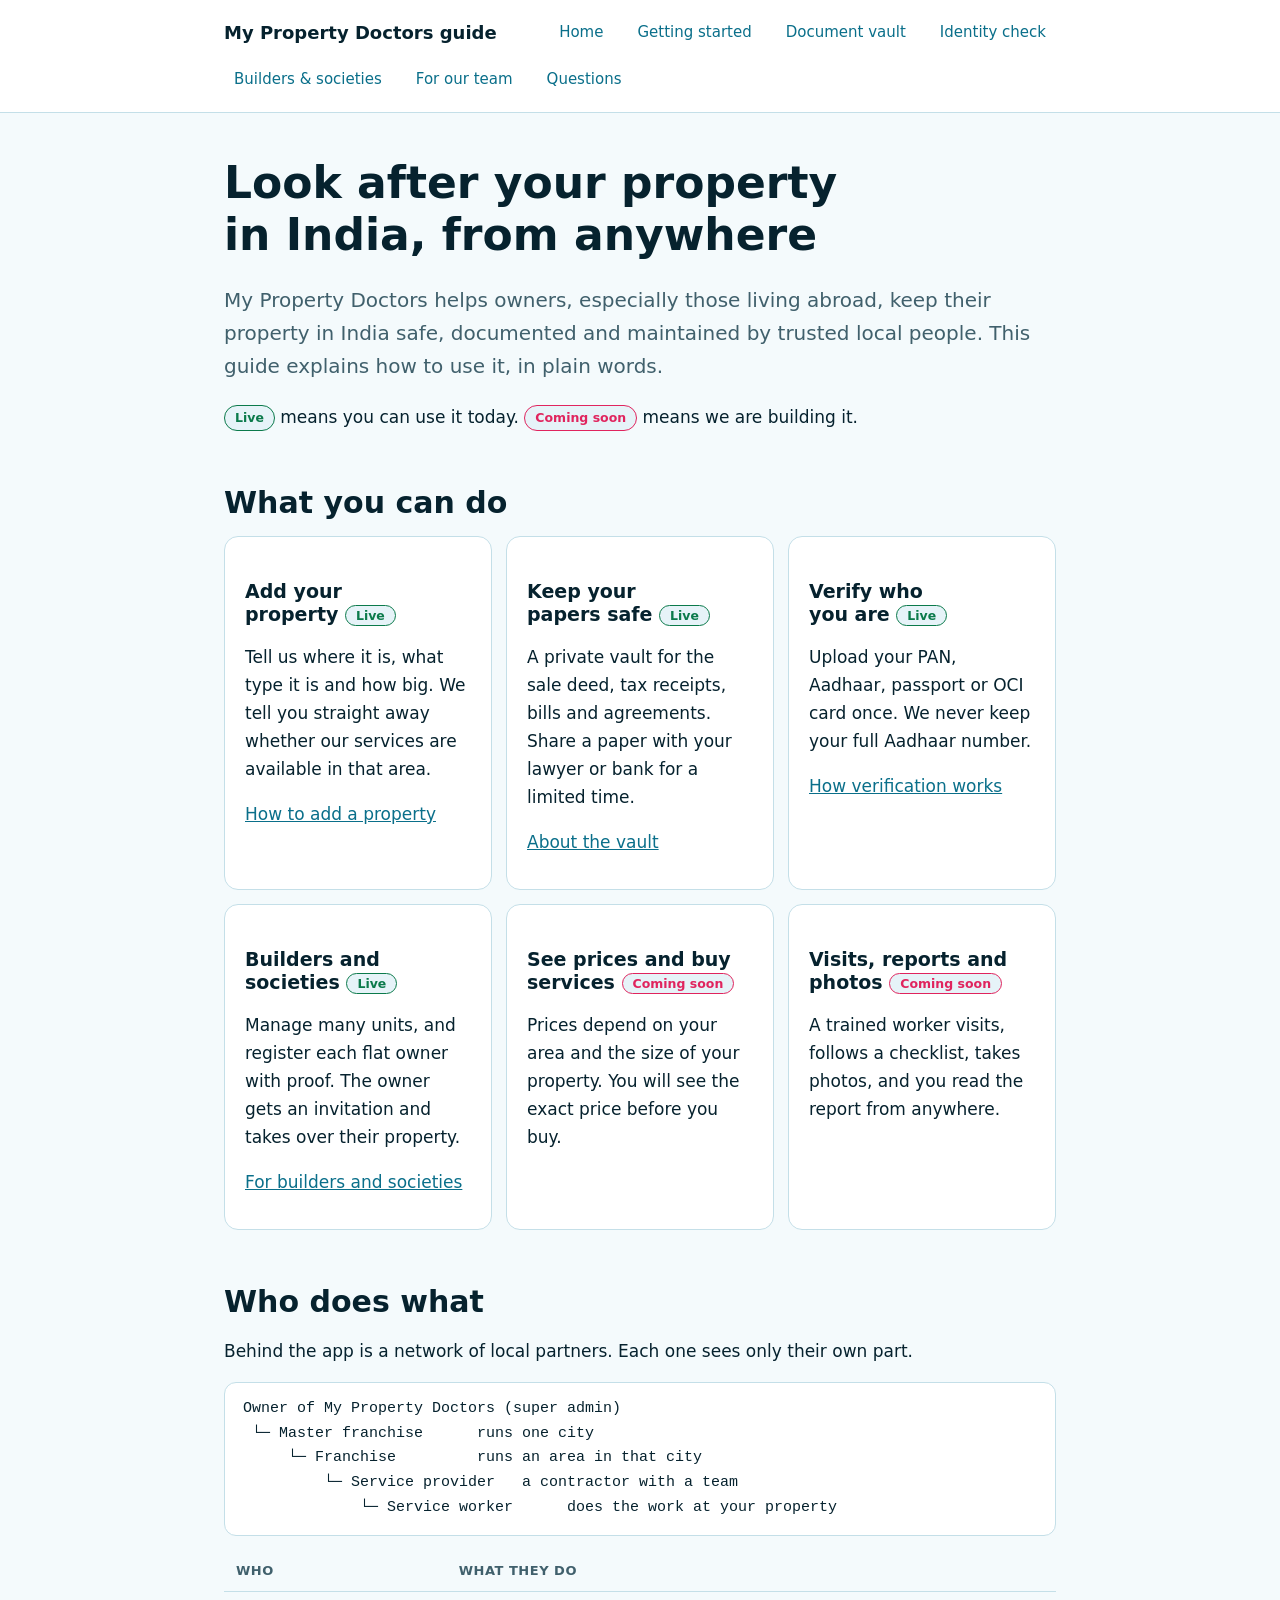
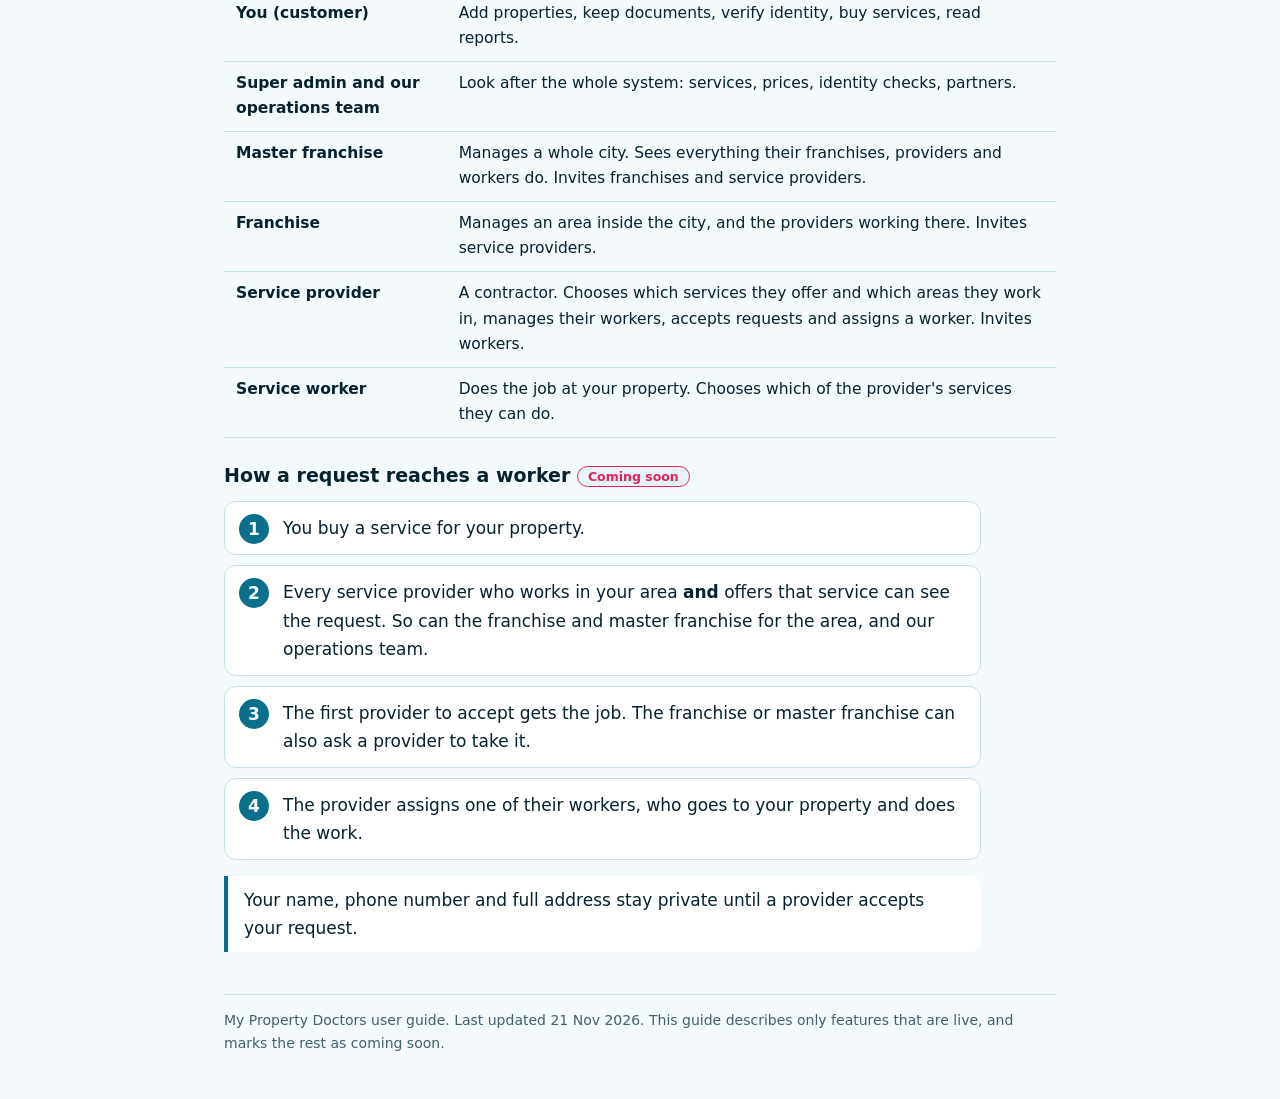
==== index.html @ 7cd9955f "docs: update to the current build, add hierarchy and dispatch Co-Authored-By: Claude Sonnet 5.5 <nor" ====
<!DOCTYPE html>
<html lang="en">
<head>
<meta charset="utf-8">
<meta name="viewport" content="width=device-width,initial-scale=1">
<title>My Property Doctors: user guide</title>
<link rel="stylesheet" href="assets/style.css">
</head>
<body>
<header class="site"><div class="wrap"><b>My Property Doctors guide</b><a href="index.html">Home</a><a href="pages/getting-started.html">Getting started</a><a href="pages/document-vault.html">Document vault</a><a href="pages/identity-verification.html">Identity check</a><a href="pages/builders-and-societies.html">Builders &amp; societies</a><a href="pages/our-team.html">For our team</a><a href="pages/faq.html">Questions</a></div></header>
<main class="wrap">
<h1>Look after your property in India, from anywhere</h1>
<p class="lede">My Property Doctors helps owners, especially those living abroad, keep their property in India safe, documented and maintained by trusted local people. This guide explains how to use it, in plain words.</p>
<p><span class="badge live">Live</span> means you can use it today. <span class="badge soon">Coming soon</span> means we are building it.</p>

<h2>What you can do</h2>
<div class="grid">
<div class="card"><h3>Add your property <span class="badge live">Live</span></h3><p>Tell us where it is, what type it is and how big. We tell you straight away whether our services are available in that area.</p><p><a href="pages/getting-started.html">How to add a property</a></p></div>
<div class="card"><h3>Keep your papers safe <span class="badge live">Live</span></h3><p>A private vault for the sale deed, tax receipts, bills and agreements. Share a paper with your lawyer or bank for a limited time.</p><p><a href="pages/document-vault.html">About the vault</a></p></div>
<div class="card"><h3>Verify who you are <span class="badge live">Live</span></h3><p>Upload your PAN, Aadhaar, passport or OCI card once. We never keep your full Aadhaar number.</p><p><a href="pages/identity-verification.html">How verification works</a></p></div>
<div class="card"><h3>Builders and societies <span class="badge live">Live</span></h3><p>Manage many units, and register each flat owner with proof. The owner gets an invitation and takes over their property.</p><p><a href="pages/builders-and-societies.html">For builders and societies</a></p></div>
<div class="card"><h3>See prices and buy services <span class="badge soon">Coming soon</span></h3><p>Prices depend on your area and the size of your property. You will see the exact price before you buy.</p></div>
<div class="card"><h3>Visits, reports and photos <span class="badge soon">Coming soon</span></h3><p>A trained worker visits, follows a checklist, takes photos, and you read the report from anywhere.</p></div>
</div>

<h2>Who does what</h2>
<p>Behind the app is a network of local partners. Each one sees only their own part.</p>
<div class="tree">Owner of My Property Doctors (super admin)
 └─ Master franchise      runs one city
     └─ Franchise         runs an area in that city
         └─ Service provider   a contractor with a team
             └─ Service worker      does the work at your property</div>
<table>
<tr><th>Who</th><th>What they do</th></tr>
<tr><td><b>You (customer)</b></td><td>Add properties, keep documents, verify identity, buy services, read reports.</td></tr>
<tr><td><b>Super admin and our operations team</b></td><td>Look after the whole system: services, prices, identity checks, partners.</td></tr>
<tr><td><b>Master franchise</b></td><td>Manages a whole city. Sees everything their franchises, providers and workers do. Invites franchises and service providers.</td></tr>
<tr><td><b>Franchise</b></td><td>Manages an area inside the city, and the providers working there. Invites service providers.</td></tr>
<tr><td><b>Service provider</b></td><td>A contractor. Chooses which services they offer and which areas they work in, manages their workers, accepts requests and assigns a worker. Invites workers.</td></tr>
<tr><td><b>Service worker</b></td><td>Does the job at your property. Chooses which of the provider's services they can do.</td></tr>
</table>
<h3>How a request reaches a worker <span class="badge soon">Coming soon</span></h3>
<ol class="steps">
<li>You buy a service for your property.</li>
<li>Every service provider who works in your area <b>and</b> offers that service can see the request. So can the franchise and master franchise for the area, and our operations team.</li>
<li>The first provider to accept gets the job. The franchise or master franchise can also ask a provider to take it.</li>
<li>The provider assigns one of their workers, who goes to your property and does the work.</li>
</ol>
<p class="tip">Your name, phone number and full address stay private until a provider accepts your request.</p>

<footer>My Property Doctors user guide. Last updated 21 Nov 2026. This guide describes only features that are live, and marks the rest as coming soon.</footer>
</main>
</body>
</html>
---- assets/style.css ----
/* My Property Doctors user guide. Plain words, big text, works on a phone. */
:root{color-scheme:light dark;--bg:light-dark(#f4fafc,#06222e);--card:light-dark(#fff,#0c3141);--ink:light-dark(#06222e,#e3f3f8);--mute:light-dark(#40606c,#a5c3ce);--line:light-dark(#c4dfe8,#1d4a5c);--brand:light-dark(#0a6f8a,#5cc6e4);--hot:#e0245e;--ok:light-dark(#0b7a4b,#6fe0aa);--chip:light-dark(#e6f3f8,#0f3a4c)}
*{box-sizing:border-box;min-width:0}
body{margin:0;background:var(--bg);color:var(--ink);font:17px/1.65 system-ui,-apple-system,"Segoe UI",Roboto,sans-serif;overflow-x:clip}
h1,h2,h3{line-height:1.2;text-wrap:balance;margin:0 0 .5em}
h1{font-size:clamp(30px,5vw,44px)}h2{font-size:clamp(22px,3vw,30px);margin-top:1.8em}h3{font-size:19px;margin-top:1.4em}
p,li{max-width:70ch}
a{color:var(--brand)}
.wrap{max-width:960px;margin:0 auto;padding:clamp(18px,4vw,44px) max(5vw,16px)}
header.site{border-bottom:1px solid var(--line);background:var(--card)}
header.site .wrap{display:flex;flex-wrap:wrap;gap:6px 14px;align-items:center;padding-top:12px;padding-bottom:12px}
header.site b{font-size:18px;margin-right:auto}
header.site a{text-decoration:none;font-size:15px;padding:8px 10px;border-radius:8px}
header.site a:hover{background:var(--chip)}
.lede{font-size:20px;color:var(--mute)}
.card{background:var(--card);border:1px solid var(--line);border-radius:14px;padding:16px 20px;margin:14px 0}
.grid{display:grid;grid-template-columns:repeat(auto-fill,minmax(260px,1fr));gap:14px}
.grid .card{margin:0}
.badge{display:inline-block;font-size:12.5px;font-weight:600;padding:2px 10px;border-radius:99px;border:1px solid var(--line);background:var(--chip);vertical-align:middle}
.badge.live{color:var(--ok);border-color:var(--ok)}.badge.soon{color:var(--hot);border-color:var(--hot)}
.steps{counter-reset:s;list-style:none;padding:0;margin:14px 0;display:grid;gap:10px}
.steps li{counter-increment:s;position:relative;background:var(--card);border:1px solid var(--line);border-radius:12px;padding:12px 16px 12px 58px}
.steps li::before{content:counter(s);position:absolute;left:14px;top:12px;width:30px;height:30px;border-radius:50%;background:var(--brand);color:var(--bg);font-weight:700;display:grid;place-items:center}
.tip{border-left:4px solid var(--brand);background:var(--card);padding:10px 16px;border-radius:0 10px 10px 0;margin:16px 0}
.warn{border-left-color:var(--hot)}
table{border-collapse:collapse;width:100%;font-size:15.5px;display:block;overflow-x:auto;margin:1em 0}
th,td{text-align:left;vertical-align:top;padding:9px 12px;border-bottom:1px solid var(--line)}
th{font-size:13px;color:var(--mute);text-transform:uppercase;letter-spacing:.04em}
.tree{font-family:ui-monospace,Consolas,monospace;font-size:15px;background:var(--card);border:1px solid var(--line);border-radius:12px;padding:14px 18px;overflow-x:auto;white-space:pre}
footer{color:var(--mute);font-size:14px;border-top:1px solid var(--line);margin-top:3em;padding-top:1em}
:focus-visible{outline:3px solid var(--brand);outline-offset:2px}
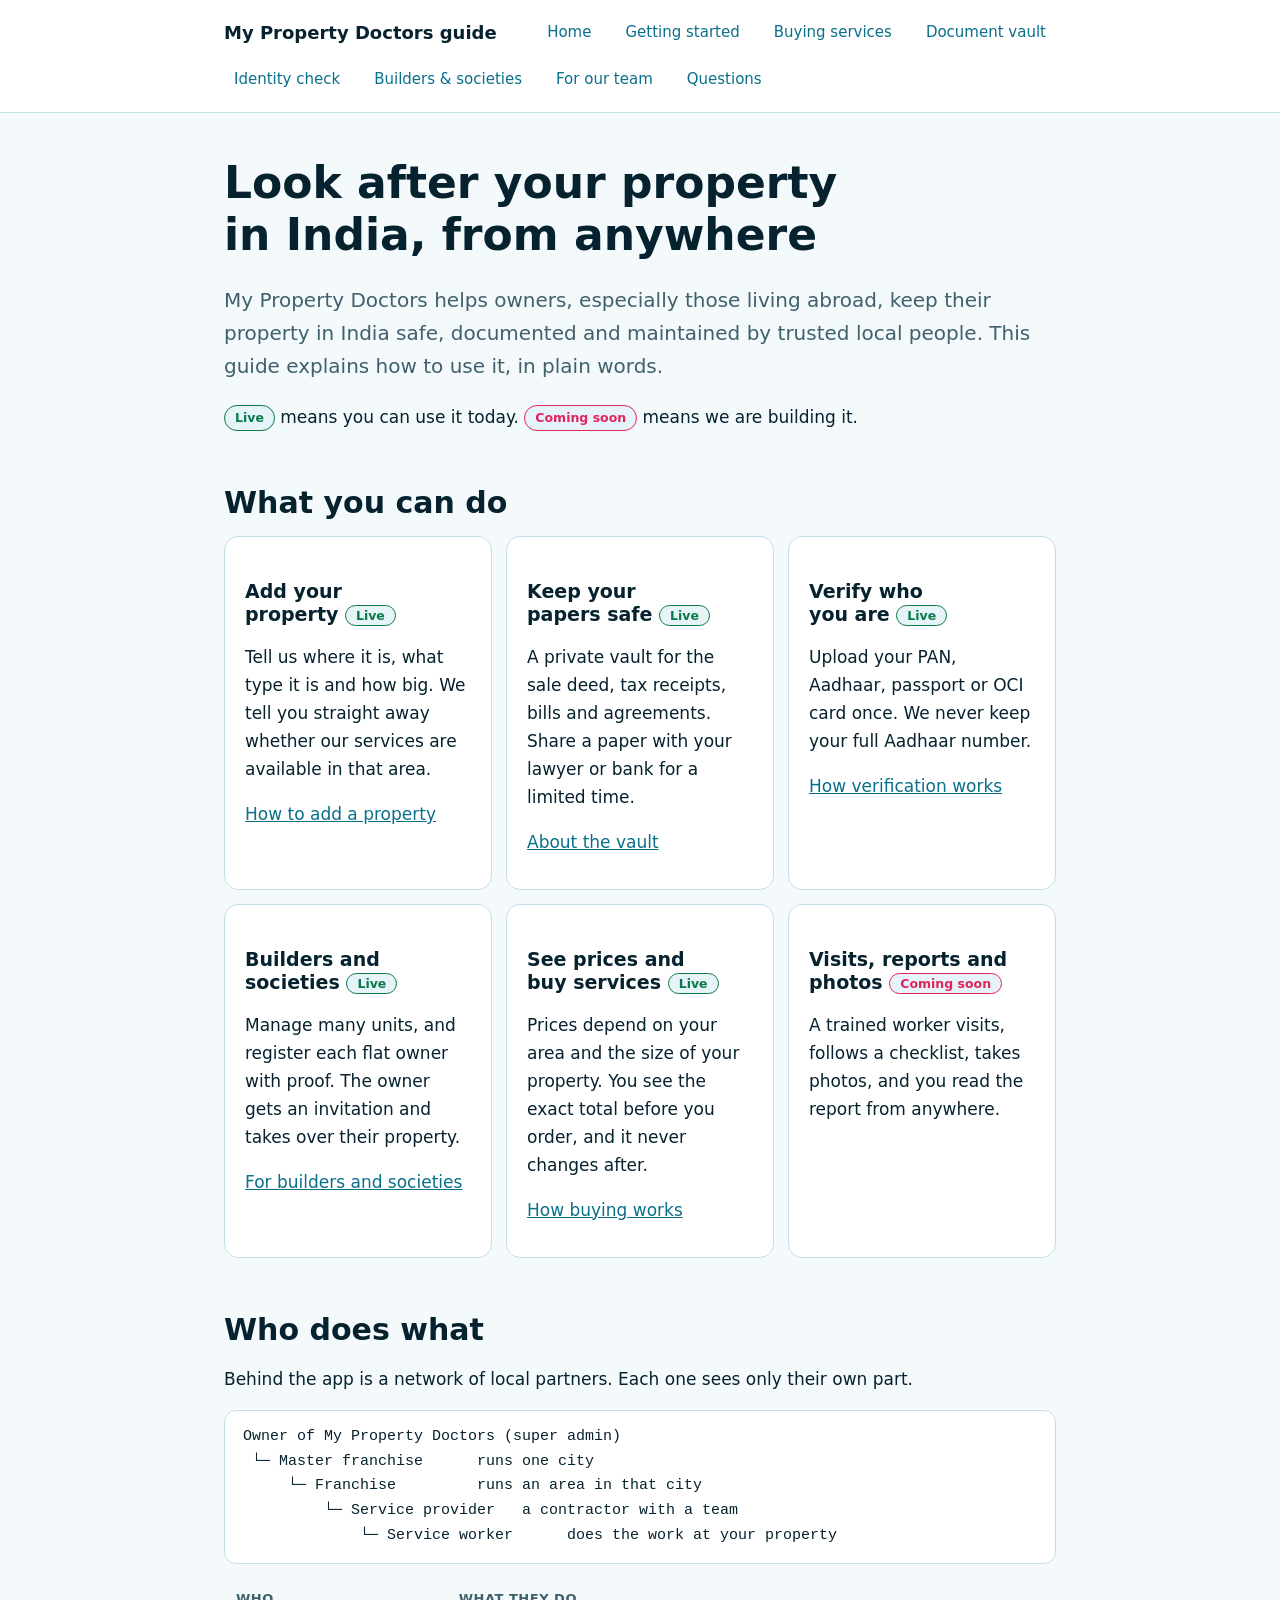
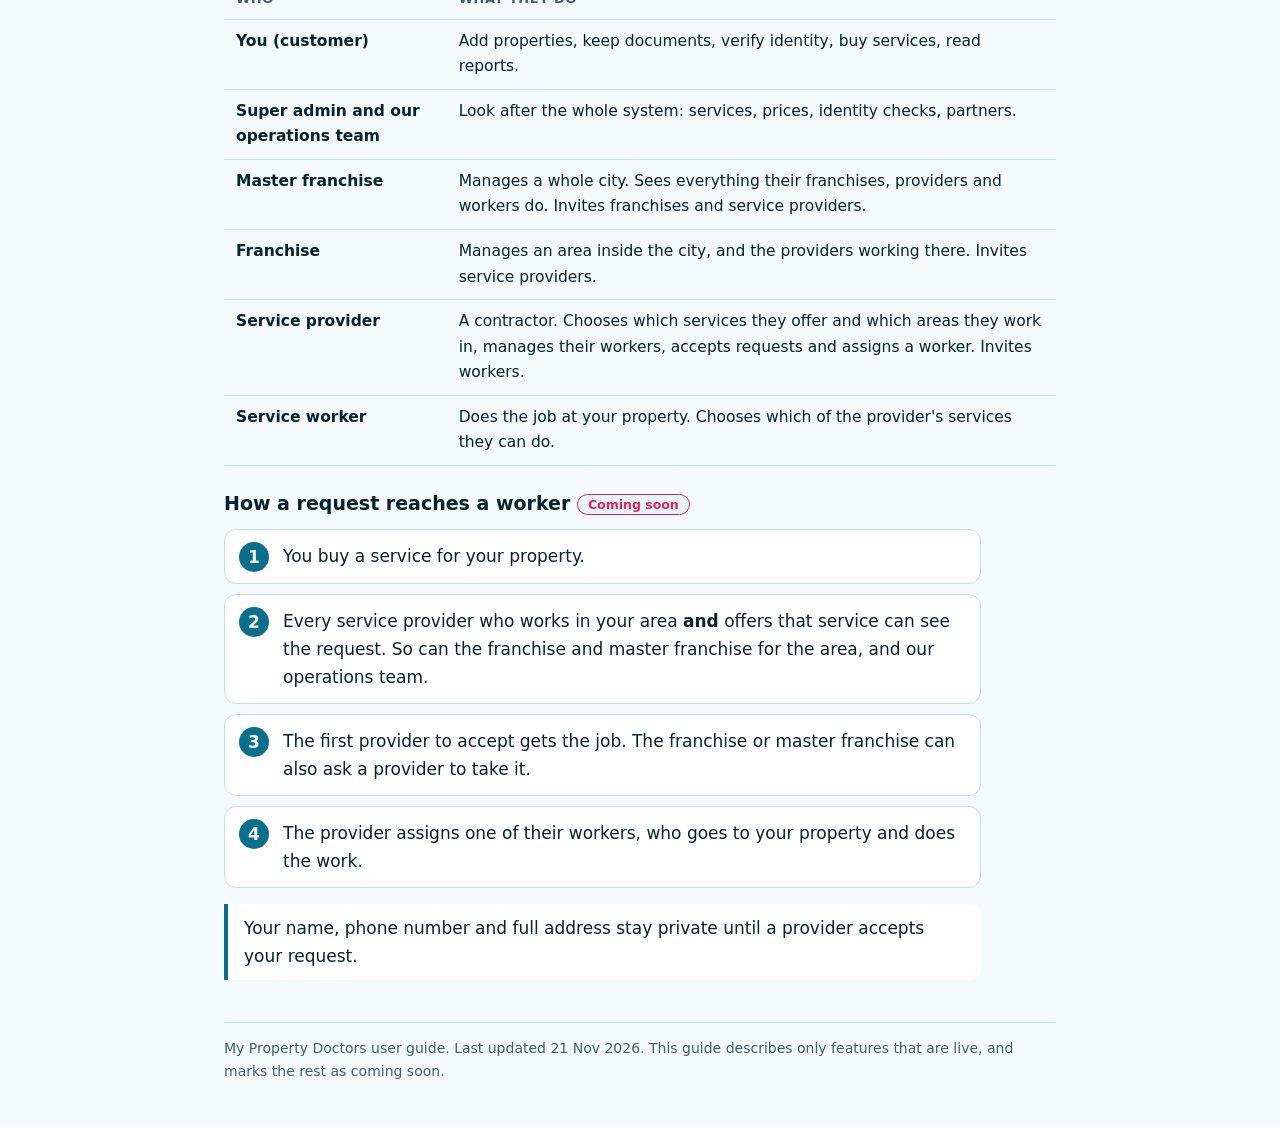
==== commit 0474a1e9: "docs: M3.3 orders, buying guide, counts and CLAUDE.md Co-Authored-By: Claude Sonnet 5.5 <noreply@ant" ====
--- a/index.html
+++ b/index.html
@@ -7,7 +7,7 @@
 <link rel="stylesheet" href="assets/style.css">
 </head>
 <body>
-<header class="site"><div class="wrap"><b>My Property Doctors guide</b><a href="index.html">Home</a><a href="pages/getting-started.html">Getting started</a><a href="pages/document-vault.html">Document vault</a><a href="pages/identity-verification.html">Identity check</a><a href="pages/builders-and-societies.html">Builders &amp; societies</a><a href="pages/our-team.html">For our team</a><a href="pages/faq.html">Questions</a></div></header>
+<header class="site"><div class="wrap"><b>My Property Doctors guide</b><a href="index.html">Home</a><a href="pages/getting-started.html">Getting started</a><a href="pages/buying-services.html">Buying services</a><a href="pages/document-vault.html">Document vault</a><a href="pages/identity-verification.html">Identity check</a><a href="pages/builders-and-societies.html">Builders &amp; societies</a><a href="pages/our-team.html">For our team</a><a href="pages/faq.html">Questions</a></div></header>
 <main class="wrap">
 <h1>Look after your property in India, from anywhere</h1>
 <p class="lede">My Property Doctors helps owners, especially those living abroad, keep their property in India safe, documented and maintained by trusted local people. This guide explains how to use it, in plain words.</p>
@@ -19,7 +19,7 @@
 <div class="card"><h3>Keep your papers safe <span class="badge live">Live</span></h3><p>A private vault for the sale deed, tax receipts, bills and agreements. Share a paper with your lawyer or bank for a limited time.</p><p><a href="pages/document-vault.html">About the vault</a></p></div>
 <div class="card"><h3>Verify who you are <span class="badge live">Live</span></h3><p>Upload your PAN, Aadhaar, passport or OCI card once. We never keep your full Aadhaar number.</p><p><a href="pages/identity-verification.html">How verification works</a></p></div>
 <div class="card"><h3>Builders and societies <span class="badge live">Live</span></h3><p>Manage many units, and register each flat owner with proof. The owner gets an invitation and takes over their property.</p><p><a href="pages/builders-and-societies.html">For builders and societies</a></p></div>
-<div class="card"><h3>See prices and buy services <span class="badge soon">Coming soon</span></h3><p>Prices depend on your area and the size of your property. You will see the exact price before you buy.</p></div>
+<div class="card"><h3>See prices and buy services <span class="badge live">Live</span></h3><p>Prices depend on your area and the size of your property. You see the exact total before you order, and it never changes after.</p><p><a href="pages/buying-services.html">How buying works</a></p></div>
 <div class="card"><h3>Visits, reports and photos <span class="badge soon">Coming soon</span></h3><p>A trained worker visits, follows a checklist, takes photos, and you read the report from anywhere.</p></div>
 </div>
 
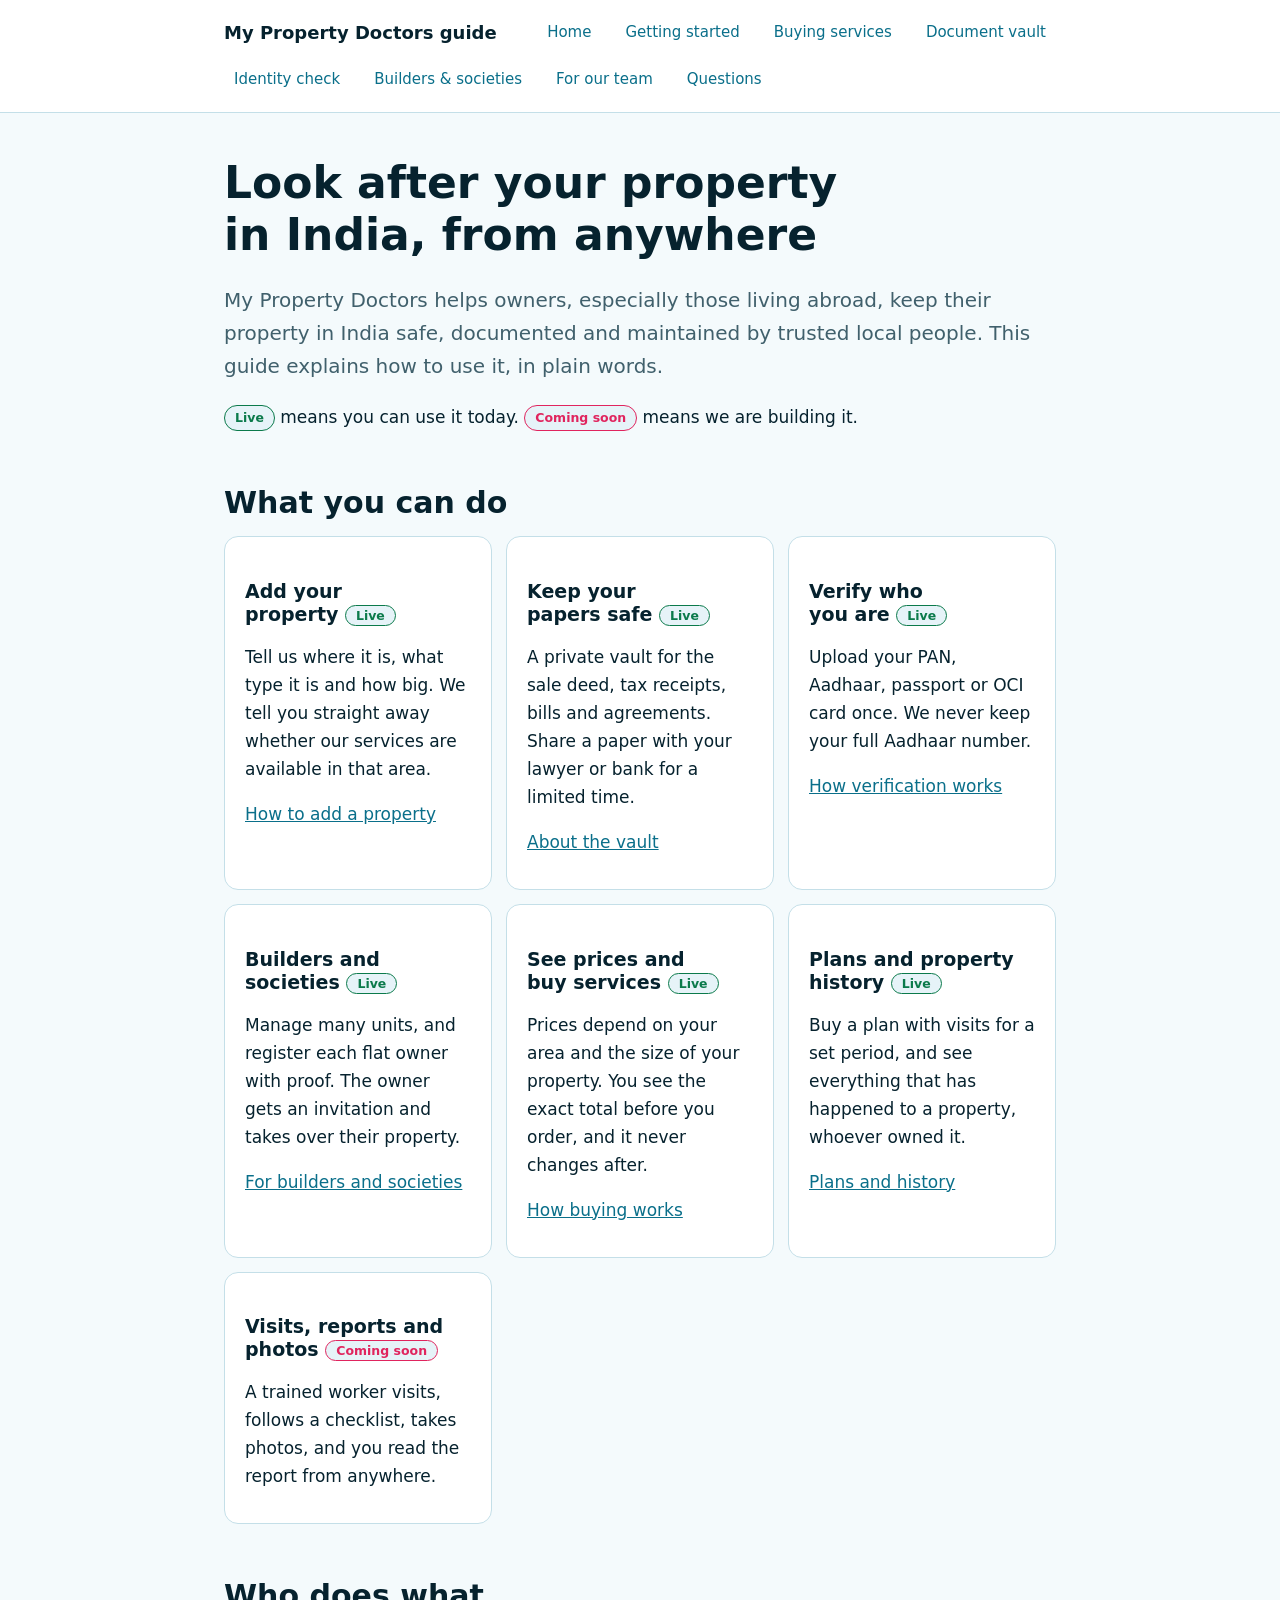
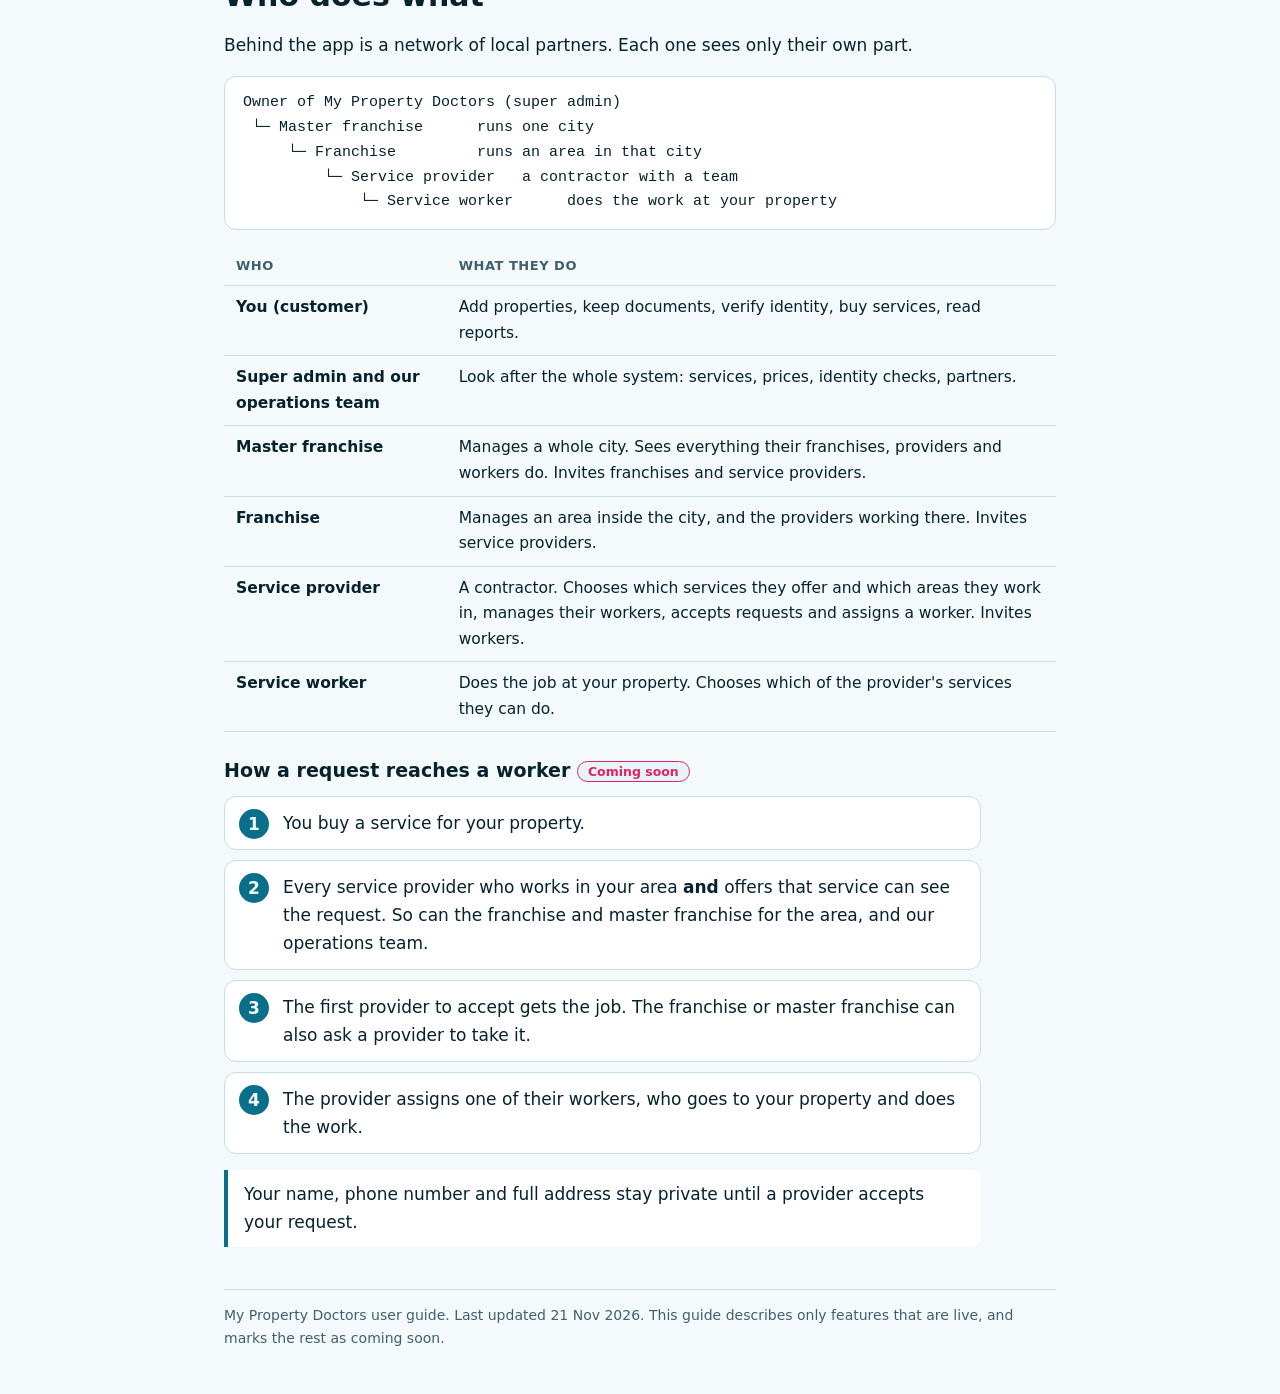
==== commit 2288f129: "feat/docs: plans and property history (M3.3b) Admin plans tab (make plans, choose services and visit" ====
--- a/index.html
+++ b/index.html
@@ -20,6 +20,7 @@
 <div class="card"><h3>Verify who you are <span class="badge live">Live</span></h3><p>Upload your PAN, Aadhaar, passport or OCI card once. We never keep your full Aadhaar number.</p><p><a href="pages/identity-verification.html">How verification works</a></p></div>
 <div class="card"><h3>Builders and societies <span class="badge live">Live</span></h3><p>Manage many units, and register each flat owner with proof. The owner gets an invitation and takes over their property.</p><p><a href="pages/builders-and-societies.html">For builders and societies</a></p></div>
 <div class="card"><h3>See prices and buy services <span class="badge live">Live</span></h3><p>Prices depend on your area and the size of your property. You see the exact total before you order, and it never changes after.</p><p><a href="pages/buying-services.html">How buying works</a></p></div>
+<div class="card"><h3>Plans and property history <span class="badge live">Live</span></h3><p>Buy a plan with visits for a set period, and see everything that has happened to a property, whoever owned it.</p><p><a href="pages/buying-services.html">Plans and history</a></p></div>
 <div class="card"><h3>Visits, reports and photos <span class="badge soon">Coming soon</span></h3><p>A trained worker visits, follows a checklist, takes photos, and you read the report from anywhere.</p></div>
 </div>
 
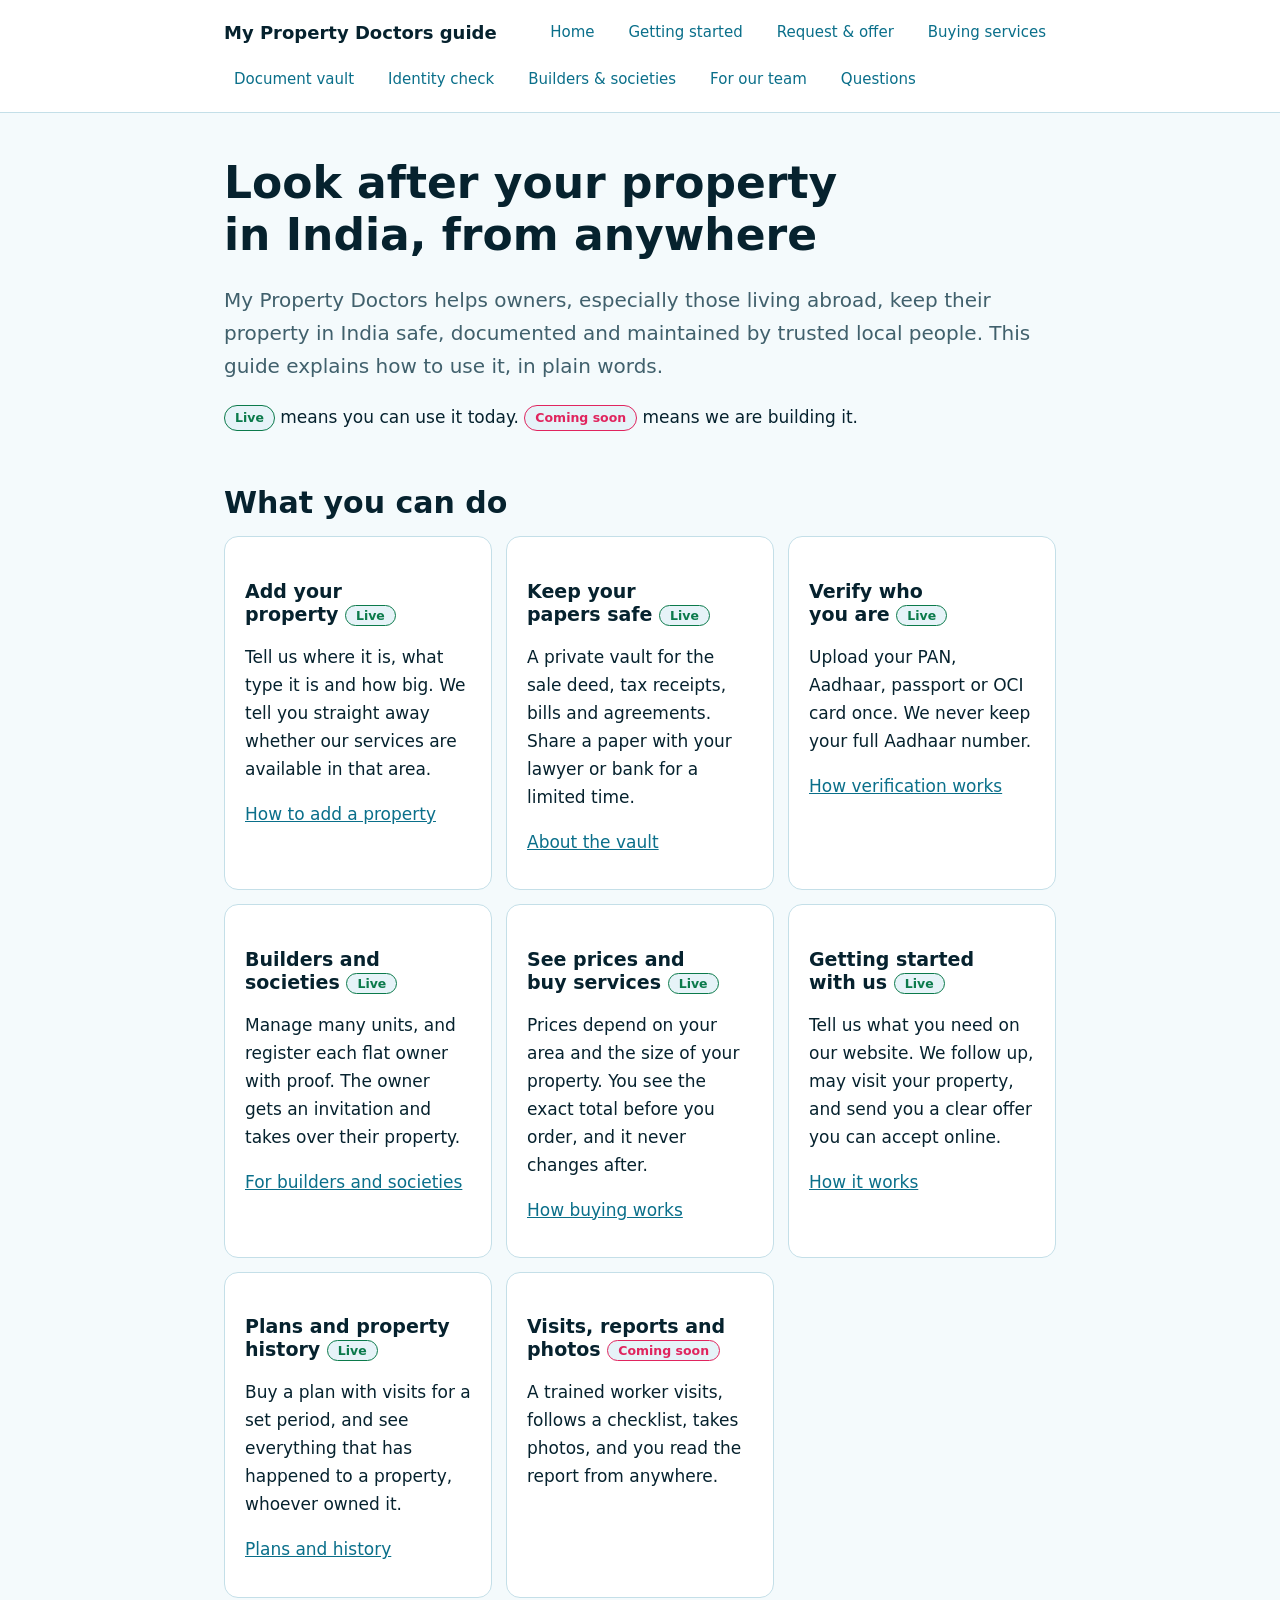
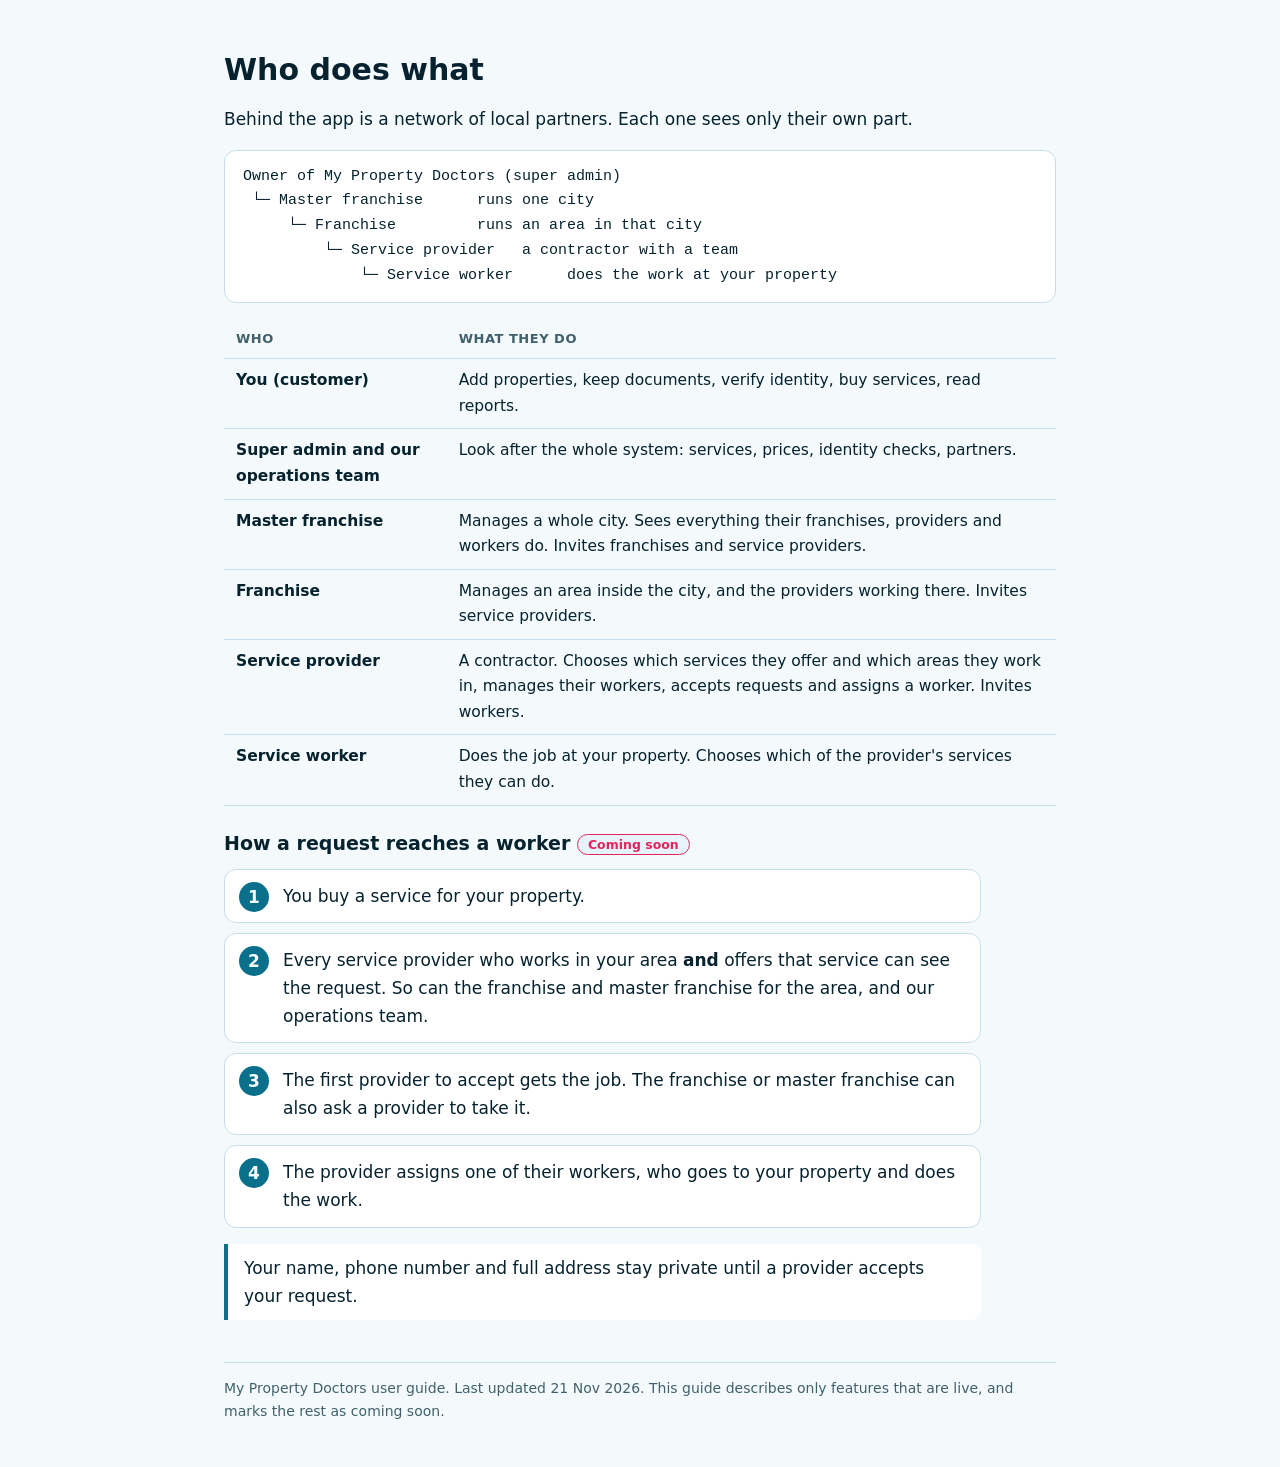
==== commit cae58b2f: "feat/docs: onboarding (M4) Console: onboarding list and case detail (notes, assign, link customer, p" ====
--- a/index.html
+++ b/index.html
@@ -7,7 +7,7 @@
 <link rel="stylesheet" href="assets/style.css">
 </head>
 <body>
-<header class="site"><div class="wrap"><b>My Property Doctors guide</b><a href="index.html">Home</a><a href="pages/getting-started.html">Getting started</a><a href="pages/buying-services.html">Buying services</a><a href="pages/document-vault.html">Document vault</a><a href="pages/identity-verification.html">Identity check</a><a href="pages/builders-and-societies.html">Builders &amp; societies</a><a href="pages/our-team.html">For our team</a><a href="pages/faq.html">Questions</a></div></header>
+<header class="site"><div class="wrap"><b>My Property Doctors guide</b><a href="index.html">Home</a><a href="pages/getting-started.html">Getting started</a><a href="pages/getting-started-with-us.html">Request &amp; offer</a><a href="pages/buying-services.html">Buying services</a><a href="pages/document-vault.html">Document vault</a><a href="pages/identity-verification.html">Identity check</a><a href="pages/builders-and-societies.html">Builders &amp; societies</a><a href="pages/our-team.html">For our team</a><a href="pages/faq.html">Questions</a></div></header>
 <main class="wrap">
 <h1>Look after your property in India, from anywhere</h1>
 <p class="lede">My Property Doctors helps owners, especially those living abroad, keep their property in India safe, documented and maintained by trusted local people. This guide explains how to use it, in plain words.</p>
@@ -20,6 +20,7 @@
 <div class="card"><h3>Verify who you are <span class="badge live">Live</span></h3><p>Upload your PAN, Aadhaar, passport or OCI card once. We never keep your full Aadhaar number.</p><p><a href="pages/identity-verification.html">How verification works</a></p></div>
 <div class="card"><h3>Builders and societies <span class="badge live">Live</span></h3><p>Manage many units, and register each flat owner with proof. The owner gets an invitation and takes over their property.</p><p><a href="pages/builders-and-societies.html">For builders and societies</a></p></div>
 <div class="card"><h3>See prices and buy services <span class="badge live">Live</span></h3><p>Prices depend on your area and the size of your property. You see the exact total before you order, and it never changes after.</p><p><a href="pages/buying-services.html">How buying works</a></p></div>
+<div class="card"><h3>Getting started with us <span class="badge live">Live</span></h3><p>Tell us what you need on our website. We follow up, may visit your property, and send you a clear offer you can accept online.</p><p><a href="pages/getting-started-with-us.html">How it works</a></p></div>
 <div class="card"><h3>Plans and property history <span class="badge live">Live</span></h3><p>Buy a plan with visits for a set period, and see everything that has happened to a property, whoever owned it.</p><p><a href="pages/buying-services.html">Plans and history</a></p></div>
 <div class="card"><h3>Visits, reports and photos <span class="badge soon">Coming soon</span></h3><p>A trained worker visits, follows a checklist, takes photos, and you read the report from anywhere.</p></div>
 </div>
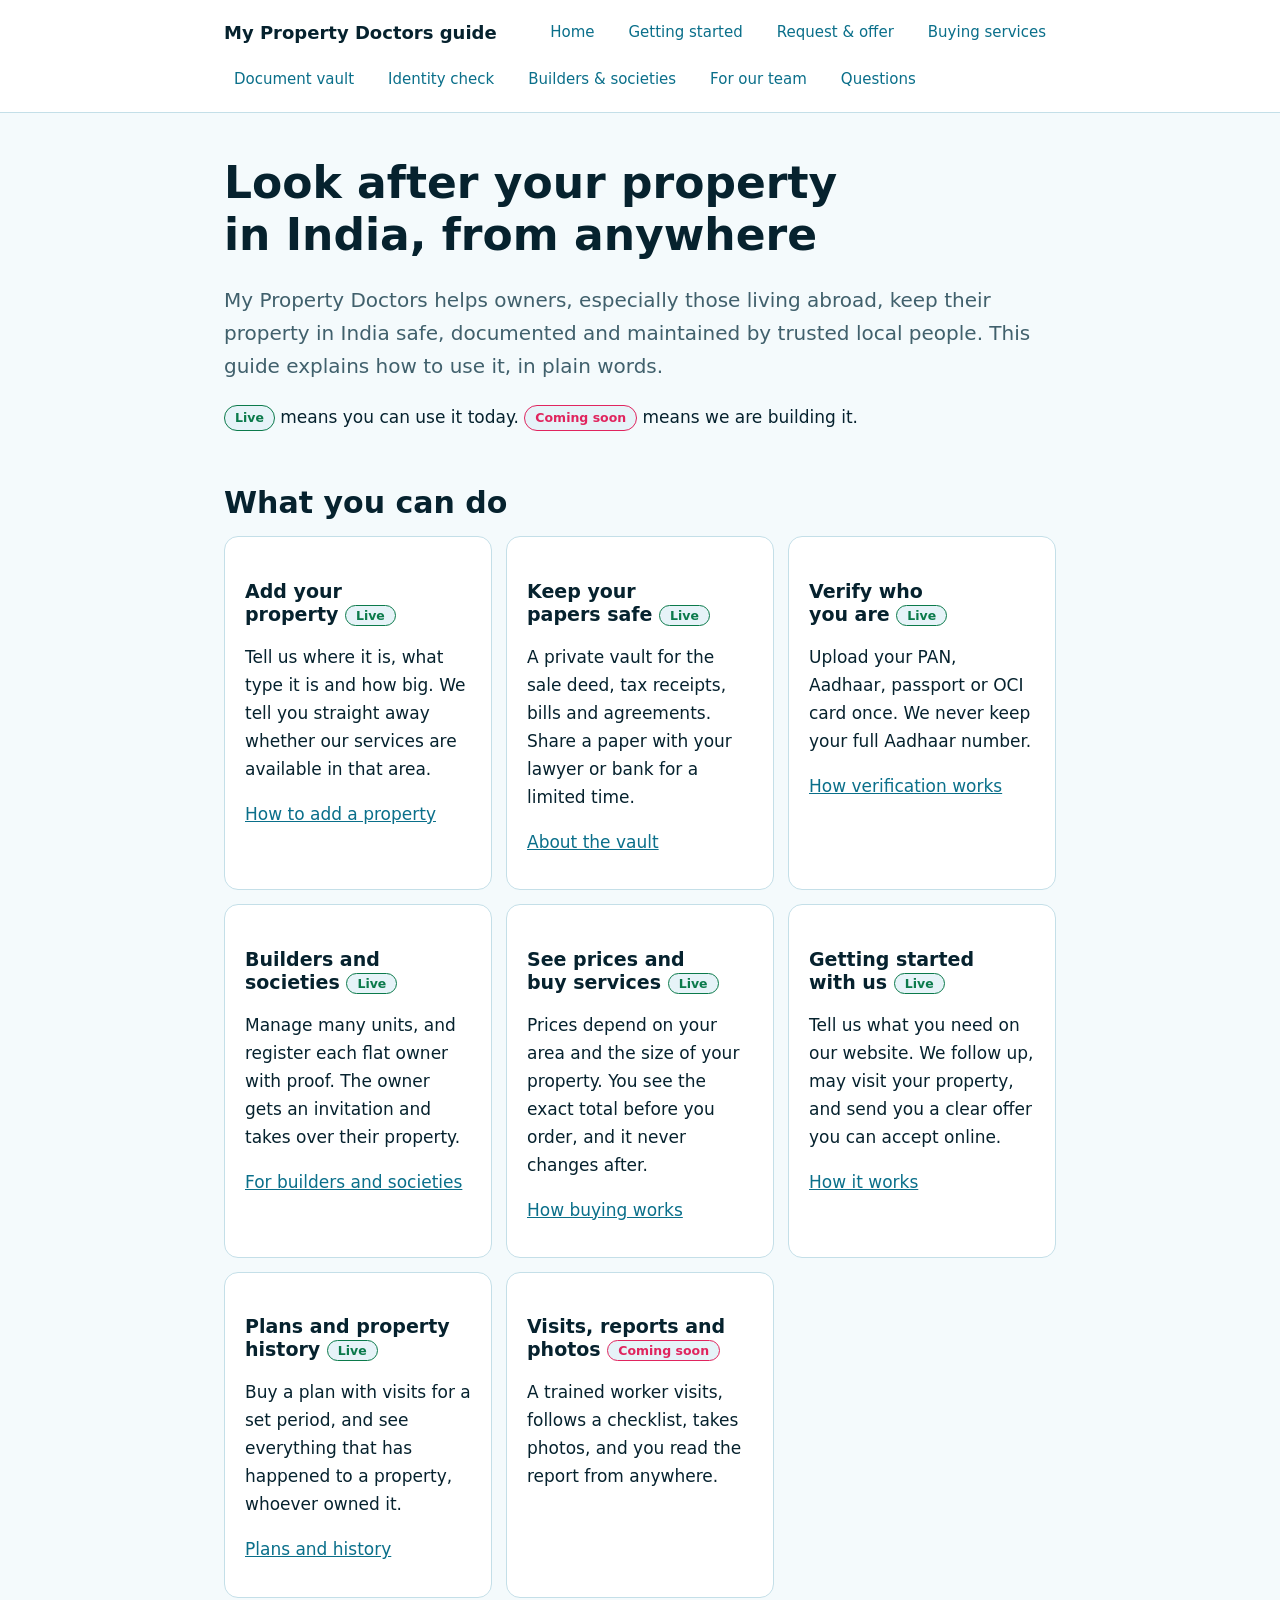
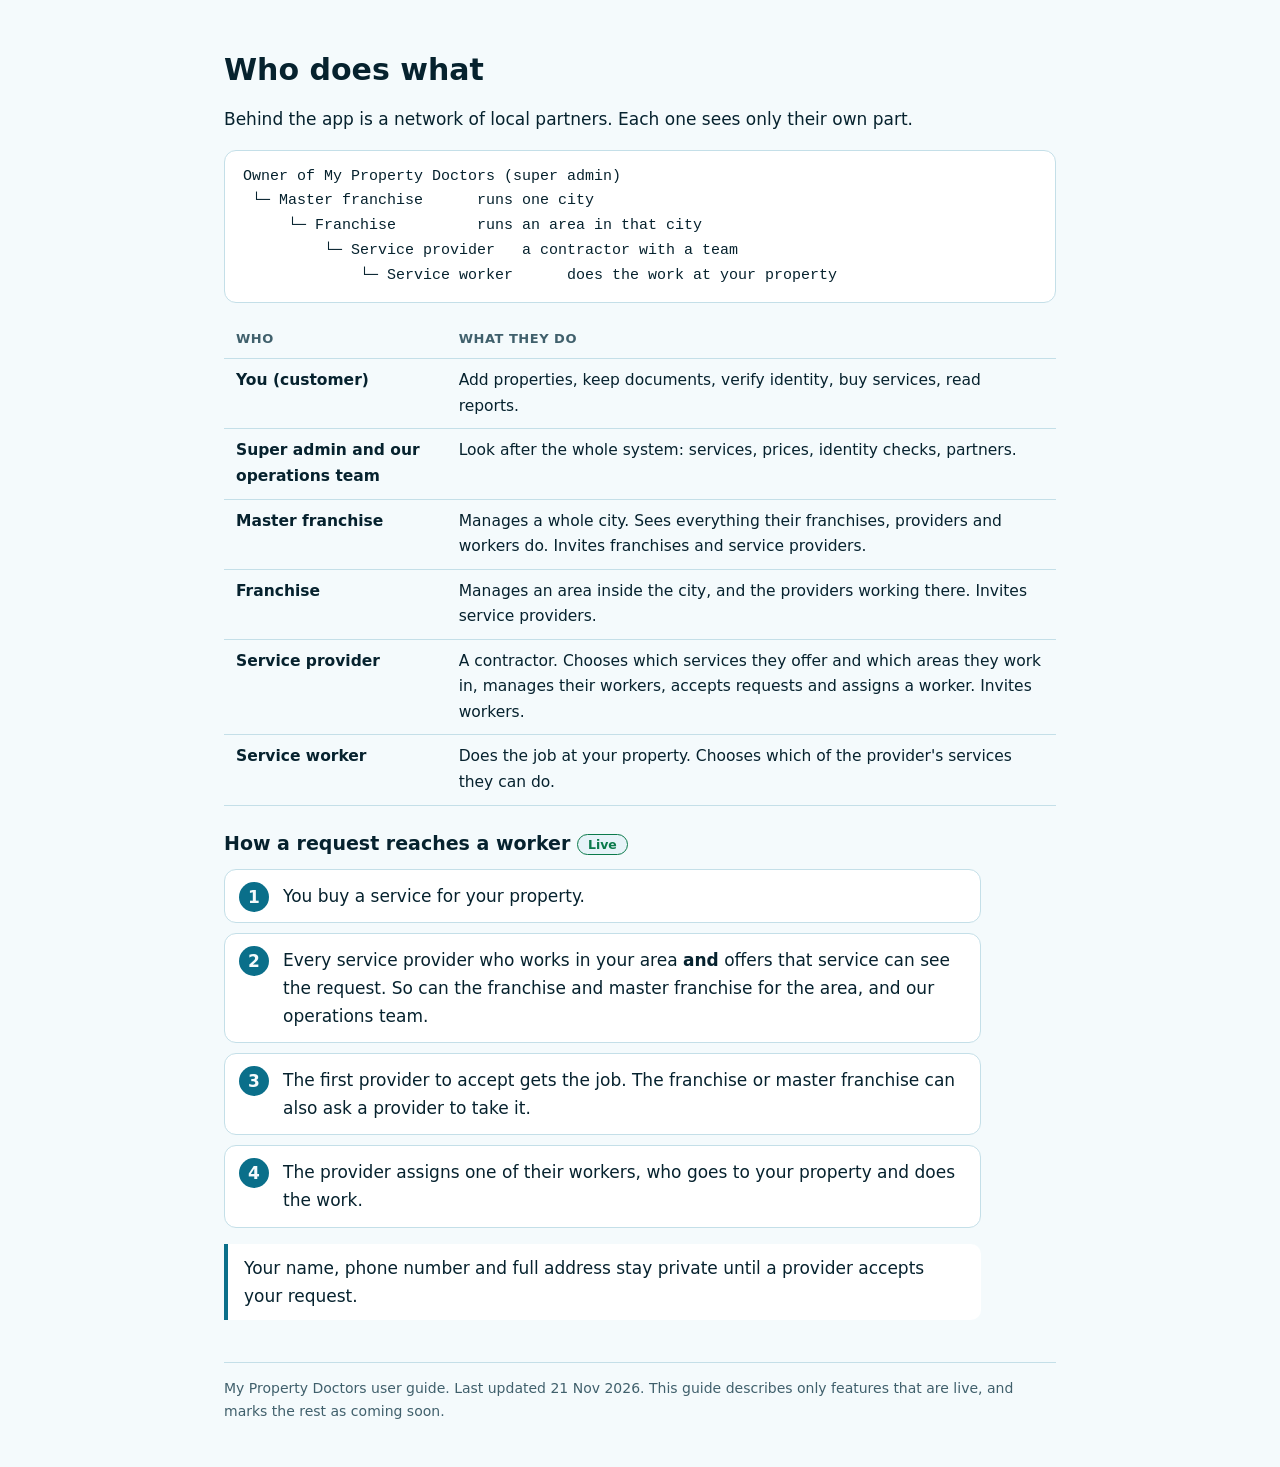
==== commit dc299947: "feat/docs: the job pool (M5.1) Co-Authored-By: Claude Sonnet 5.5 <noreply@anthropic.com>" ====
--- a/index.html
+++ b/index.html
@@ -41,7 +41,7 @@
 <tr><td><b>Service provider</b></td><td>A contractor. Chooses which services they offer and which areas they work in, manages their workers, accepts requests and assigns a worker. Invites workers.</td></tr>
 <tr><td><b>Service worker</b></td><td>Does the job at your property. Chooses which of the provider's services they can do.</td></tr>
 </table>
-<h3>How a request reaches a worker <span class="badge soon">Coming soon</span></h3>
+<h3>How a request reaches a worker <span class="badge live">Live</span></h3>
 <ol class="steps">
 <li>You buy a service for your property.</li>
 <li>Every service provider who works in your area <b>and</b> offers that service can see the request. So can the franchise and master franchise for the area, and our operations team.</li>
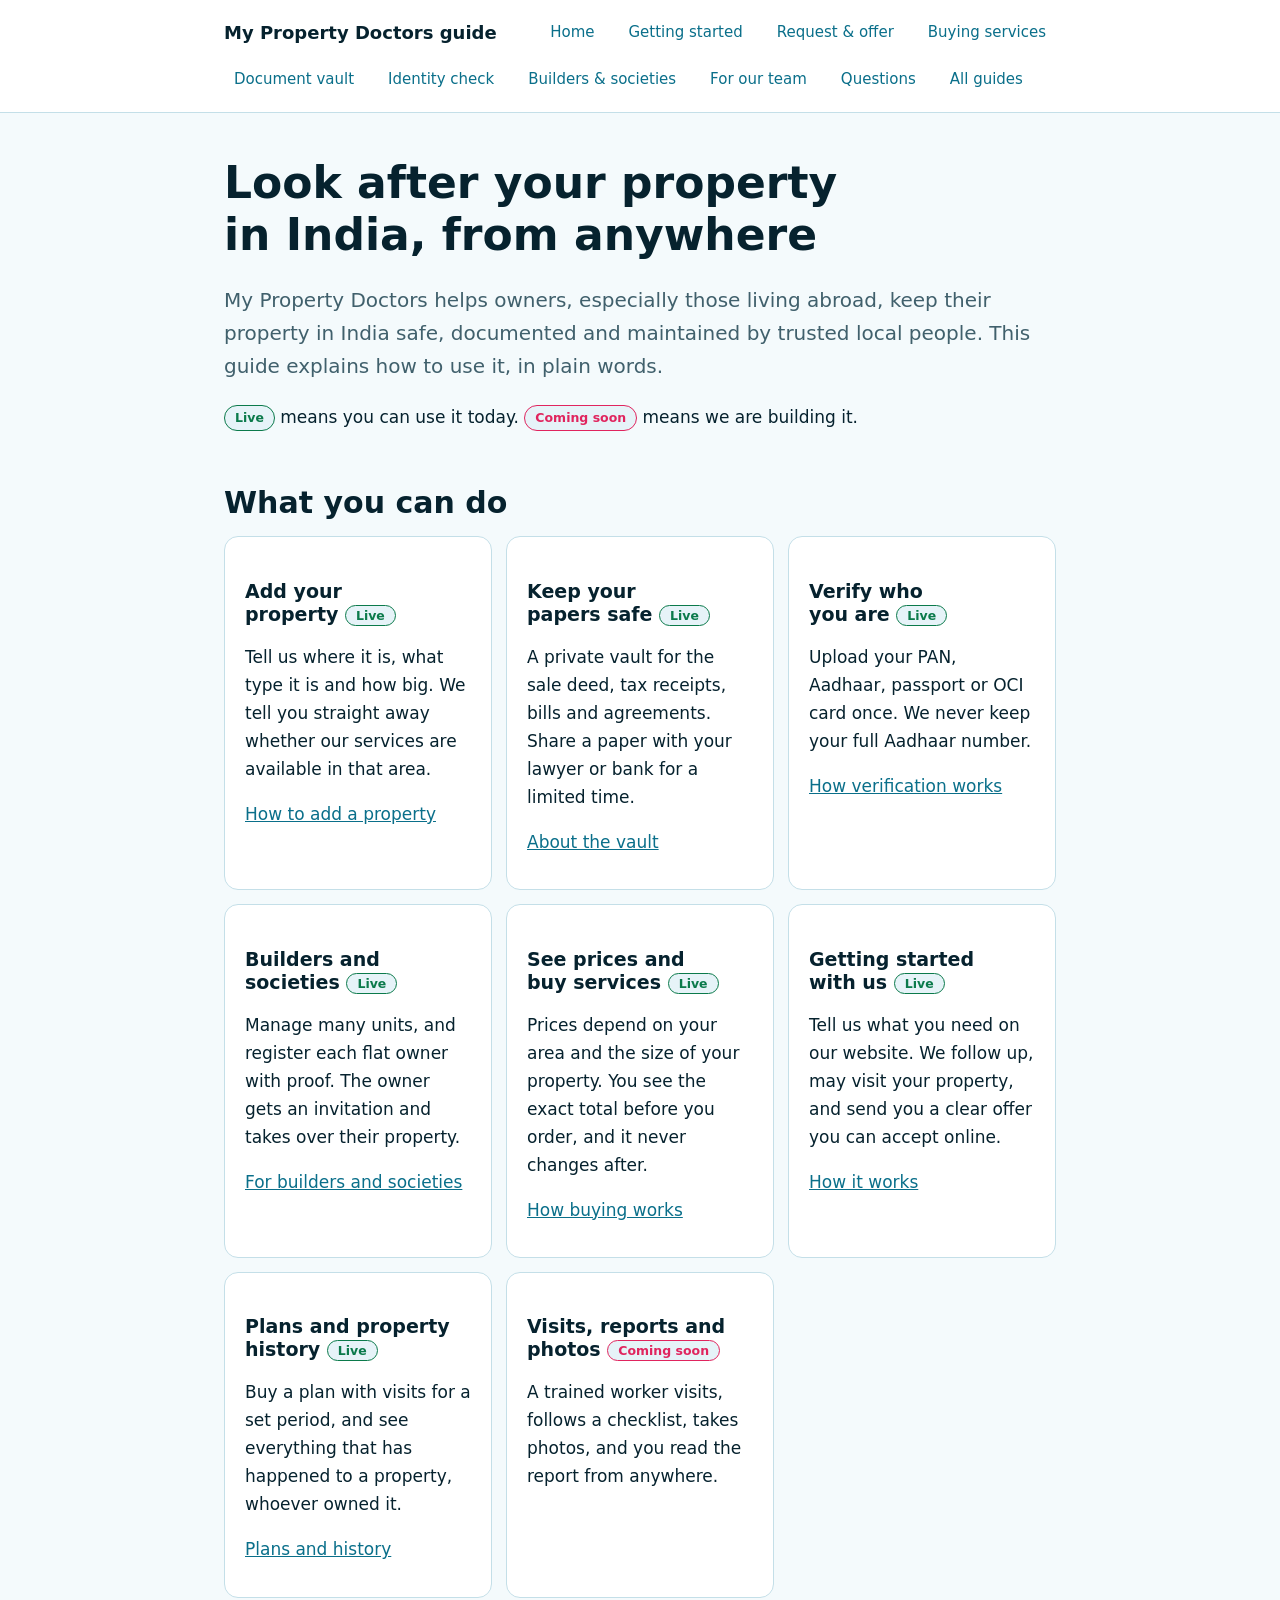
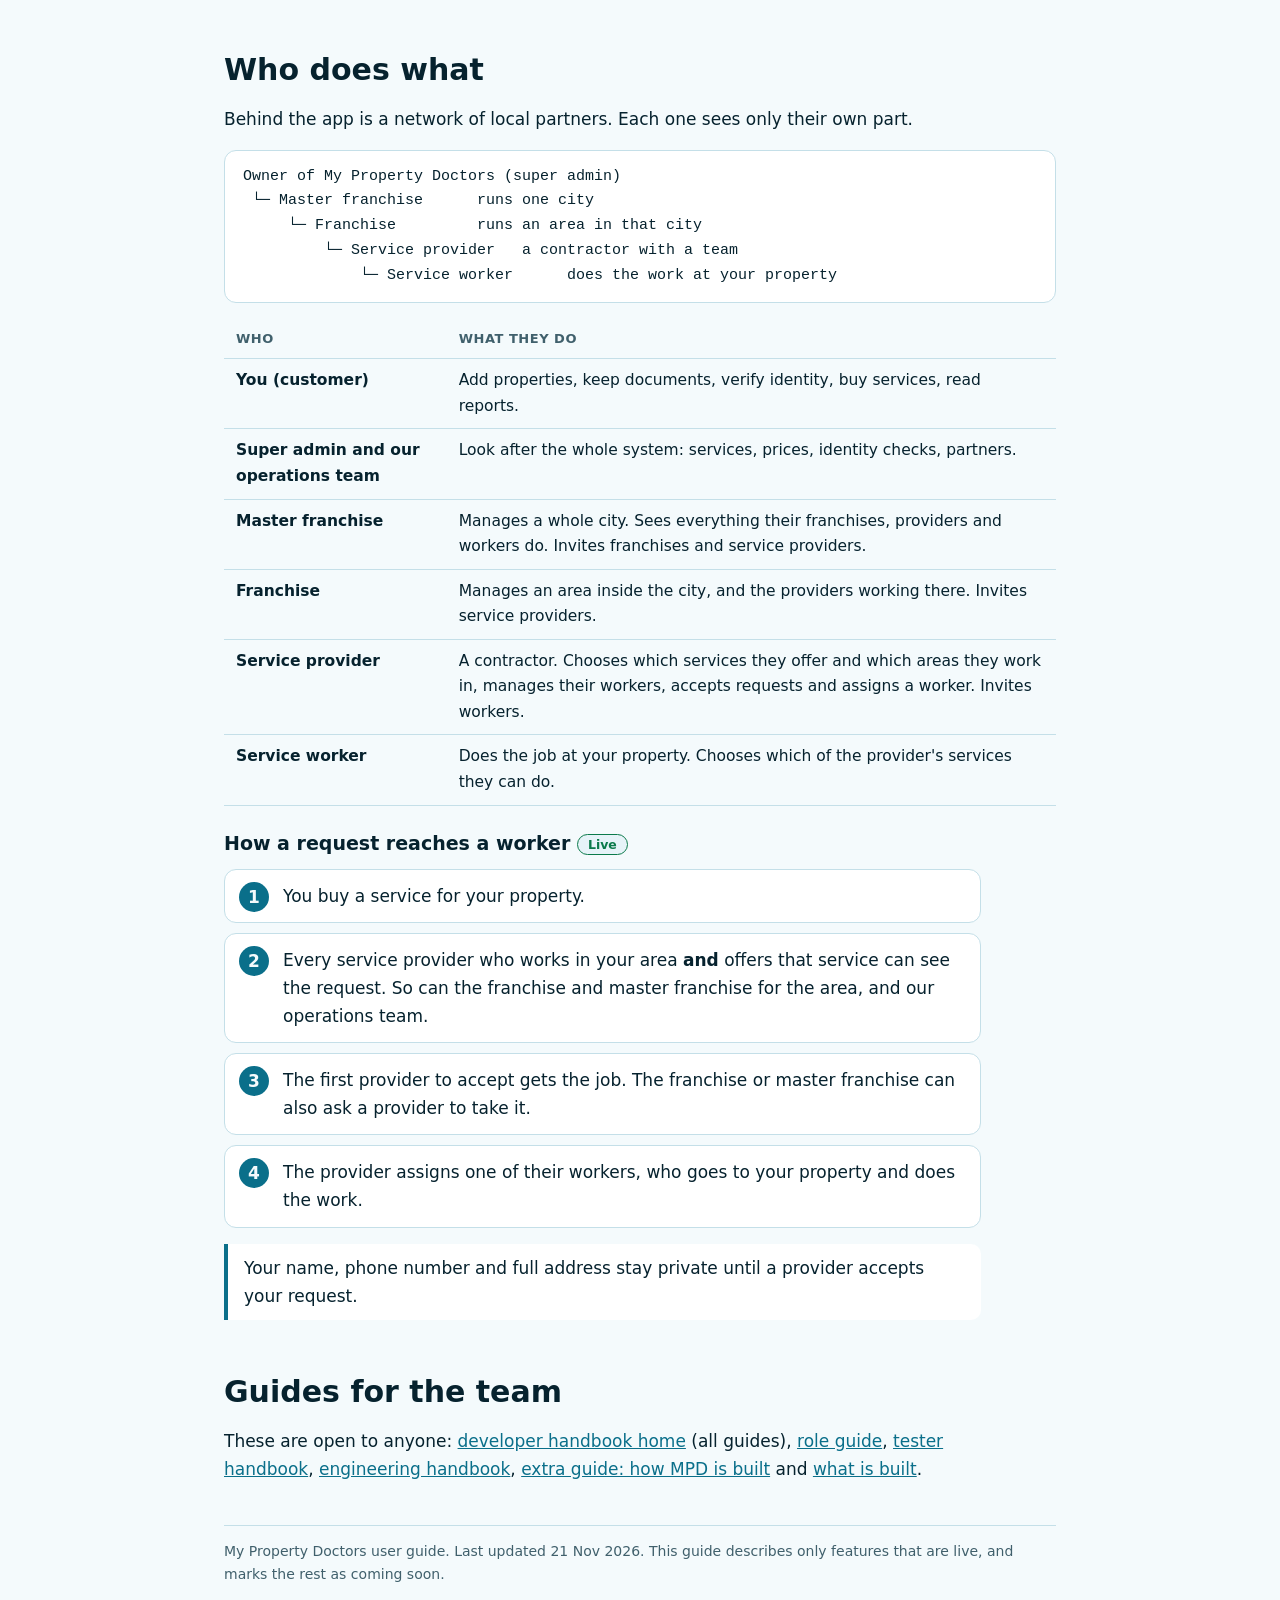
==== commit a43b930e: "Link to the team guides from the home page Co-Authored-By: Claude Sonnet 5.5 <noreply@anthropic.com>" ====
--- a/index.html
+++ b/index.html
@@ -7,7 +7,7 @@
 <link rel="stylesheet" href="assets/style.css">
 </head>
 <body>
-<header class="site"><div class="wrap"><b>My Property Doctors guide</b><a href="index.html">Home</a><a href="pages/getting-started.html">Getting started</a><a href="pages/getting-started-with-us.html">Request &amp; offer</a><a href="pages/buying-services.html">Buying services</a><a href="pages/document-vault.html">Document vault</a><a href="pages/identity-verification.html">Identity check</a><a href="pages/builders-and-societies.html">Builders &amp; societies</a><a href="pages/our-team.html">For our team</a><a href="pages/faq.html">Questions</a></div></header>
+<header class="site"><div class="wrap"><b>My Property Doctors guide</b><a href="index.html">Home</a><a href="pages/getting-started.html">Getting started</a><a href="pages/getting-started-with-us.html">Request &amp; offer</a><a href="pages/buying-services.html">Buying services</a><a href="pages/document-vault.html">Document vault</a><a href="pages/identity-verification.html">Identity check</a><a href="pages/builders-and-societies.html">Builders &amp; societies</a><a href="pages/our-team.html">For our team</a><a href="pages/faq.html">Questions</a><a href="../mpd-handbook-developer/index.html">All guides</a></div></header>
 <main class="wrap">
 <h1>Look after your property in India, from anywhere</h1>
 <p class="lede">My Property Doctors helps owners, especially those living abroad, keep their property in India safe, documented and maintained by trusted local people. This guide explains how to use it, in plain words.</p>
@@ -50,6 +50,9 @@
 </ol>
 <p class="tip">Your name, phone number and full address stay private until a provider accepts your request.</p>
 
+<h2>Guides for the team</h2>
+<p>These are open to anyone: <a href="../mpd-handbook-developer/index.html">developer handbook home</a> (all guides), <a href="../mpd-handbook-developer/guide/index.html">role guide</a>, <a href="../mpd-handbook-developer/testing/index.html">tester handbook</a>, <a href="../mpd-handbook-developer/engineering/index.html">engineering handbook</a>, <a href="../mpd-handbook-developer/my-guide/index.html">extra guide: how MPD is built</a> and <a href="../mpd-handbook-developer/status.html">what is built</a>.</p>
+
 <footer>My Property Doctors user guide. Last updated 21 Nov 2026. This guide describes only features that are live, and marks the rest as coming soon.</footer>
 </main>
 </body>
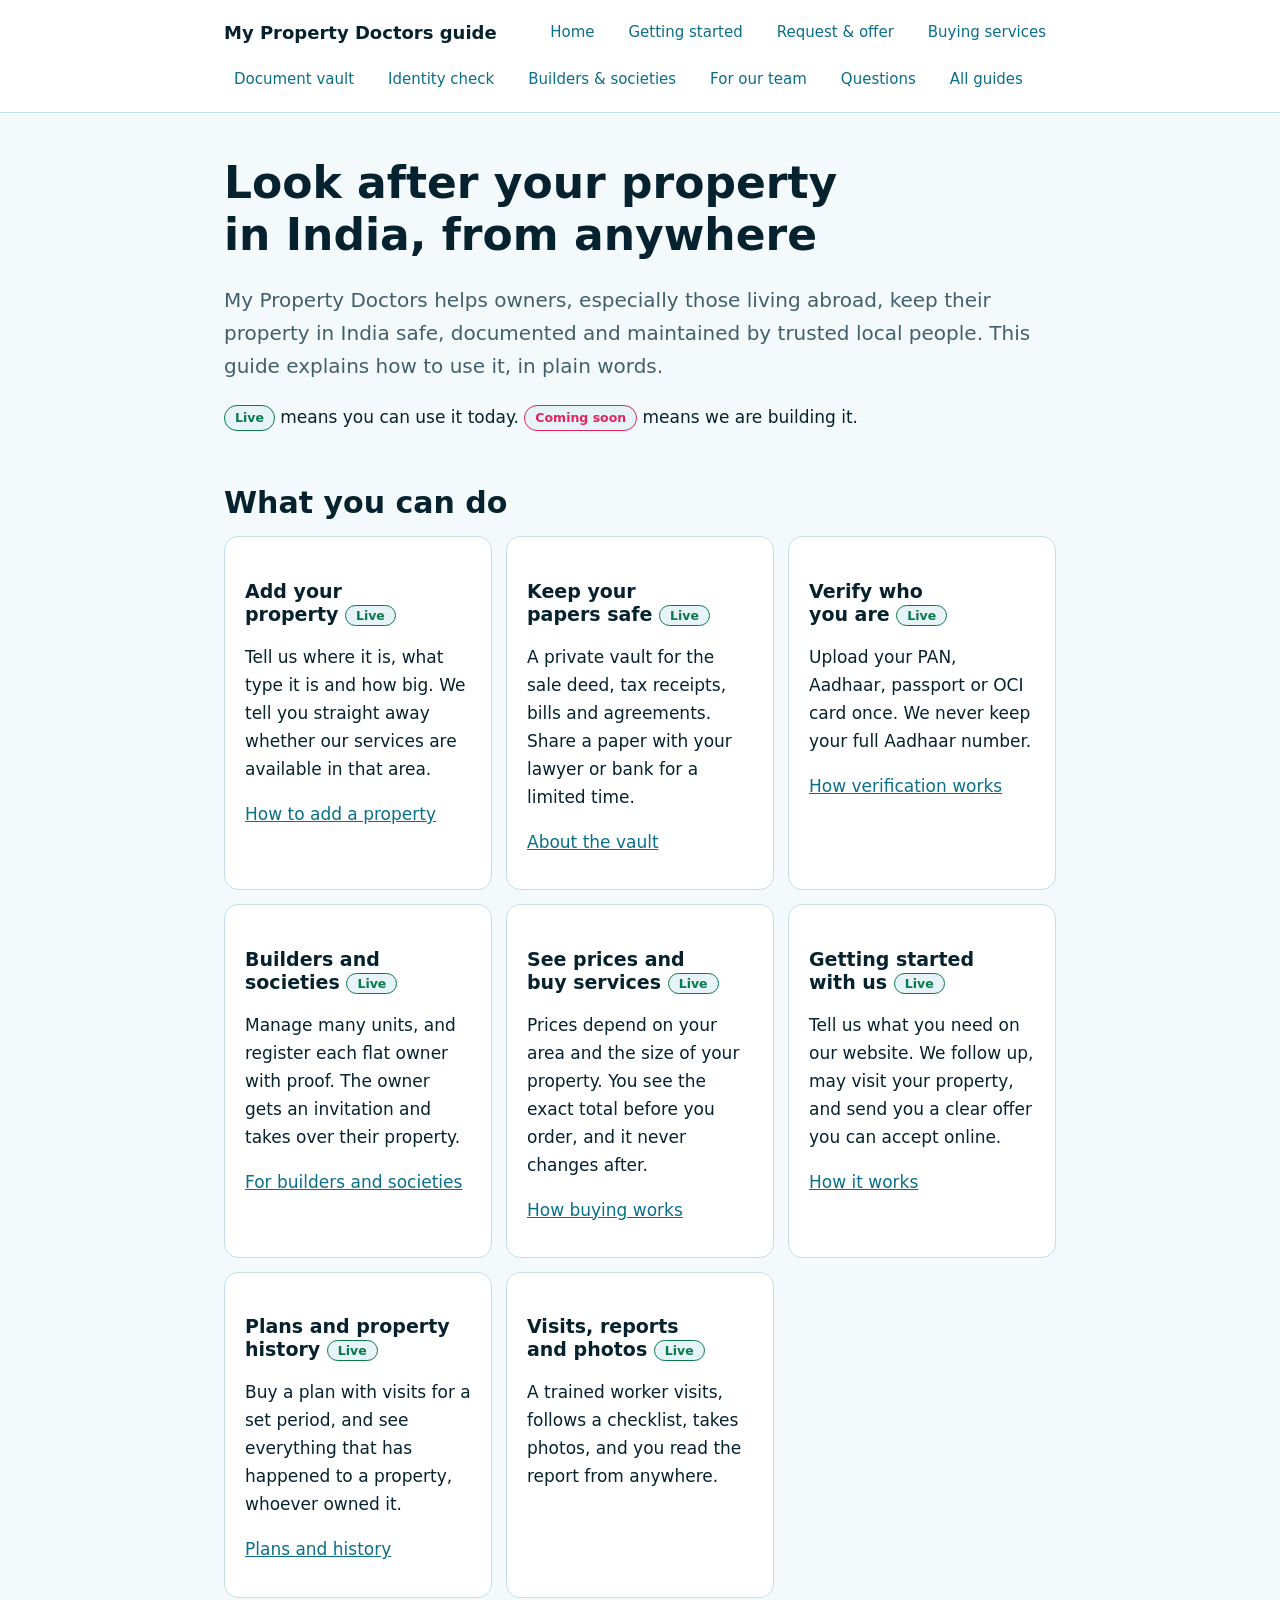
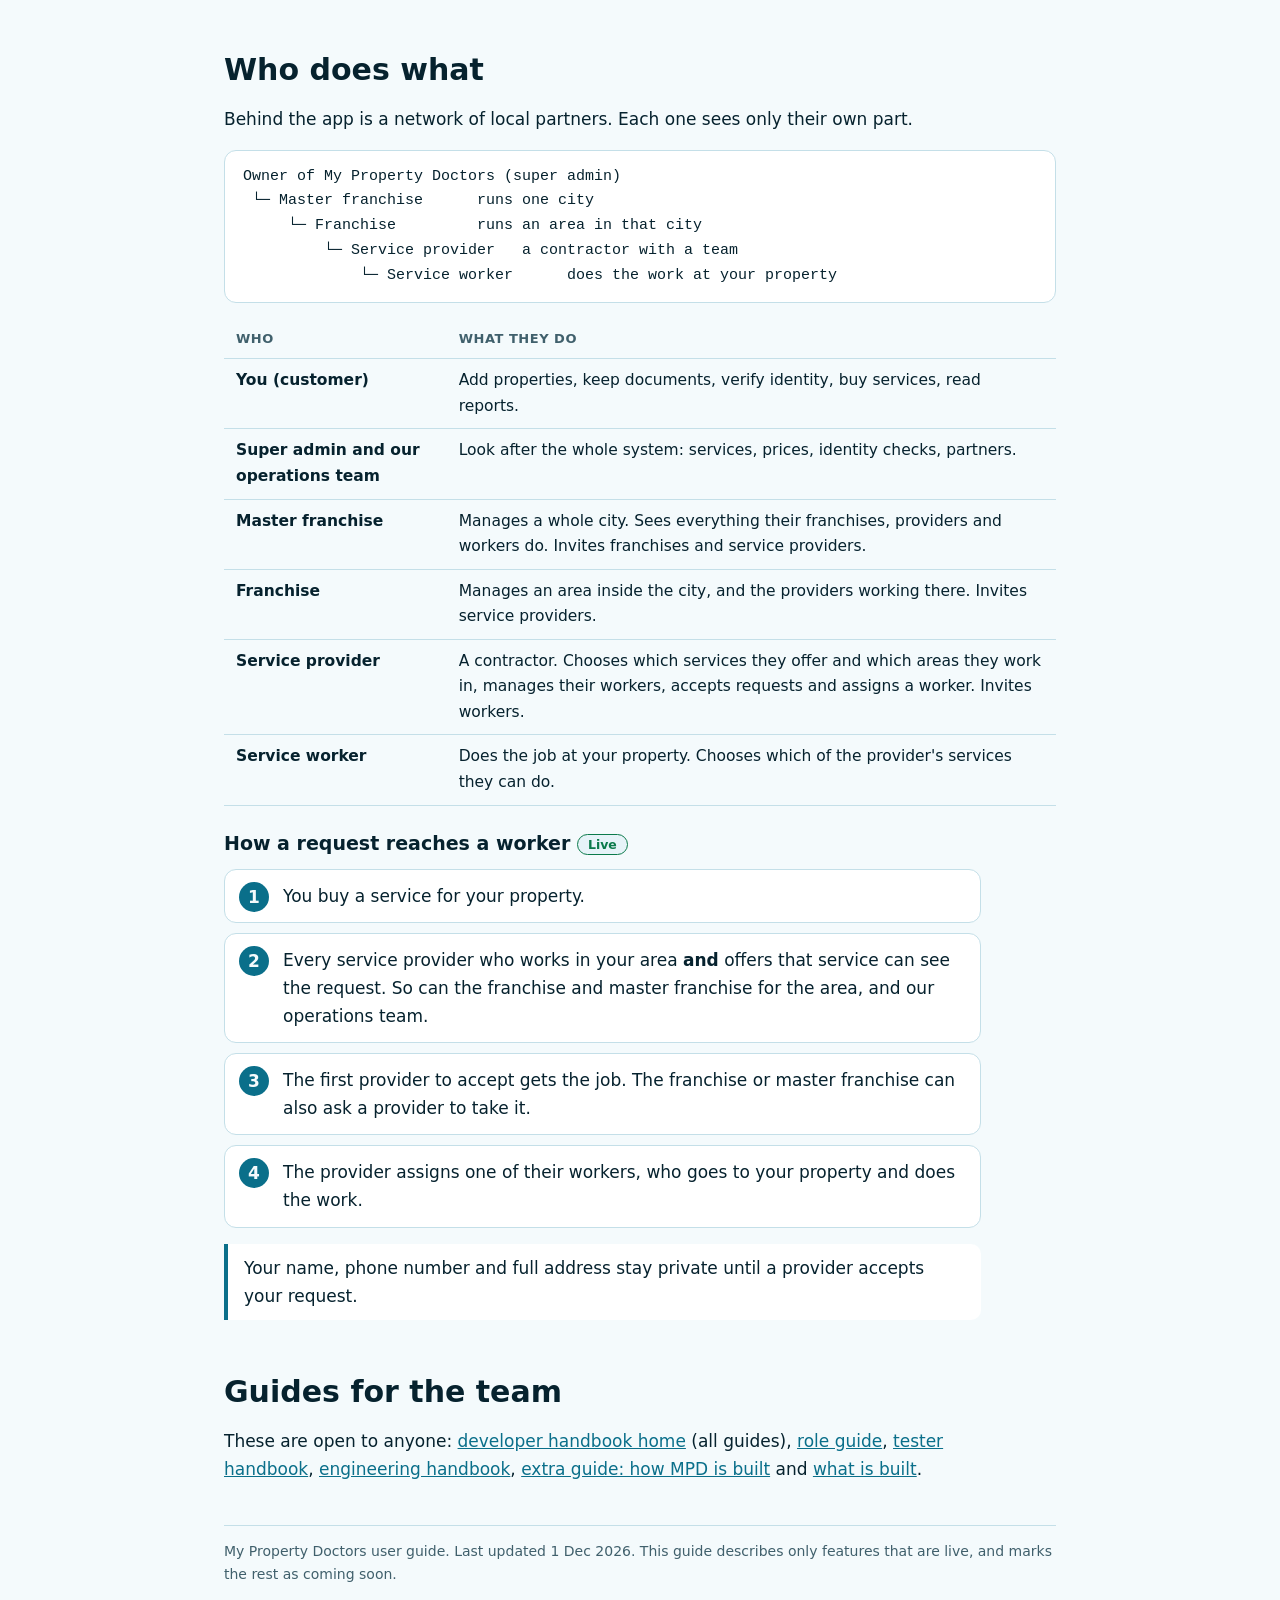
==== commit eb6d7c16: "Mark features that are already live as Live; keep only real coming-soon items Co-Authored-By: Claude" ====
--- a/index.html
+++ b/index.html
@@ -22,7 +22,7 @@
 <div class="card"><h3>See prices and buy services <span class="badge live">Live</span></h3><p>Prices depend on your area and the size of your property. You see the exact total before you order, and it never changes after.</p><p><a href="pages/buying-services.html">How buying works</a></p></div>
 <div class="card"><h3>Getting started with us <span class="badge live">Live</span></h3><p>Tell us what you need on our website. We follow up, may visit your property, and send you a clear offer you can accept online.</p><p><a href="pages/getting-started-with-us.html">How it works</a></p></div>
 <div class="card"><h3>Plans and property history <span class="badge live">Live</span></h3><p>Buy a plan with visits for a set period, and see everything that has happened to a property, whoever owned it.</p><p><a href="pages/buying-services.html">Plans and history</a></p></div>
-<div class="card"><h3>Visits, reports and photos <span class="badge soon">Coming soon</span></h3><p>A trained worker visits, follows a checklist, takes photos, and you read the report from anywhere.</p></div>
+<div class="card"><h3>Visits, reports and photos <span class="badge live">Live</span></h3><p>A trained worker visits, follows a checklist, takes photos, and you read the report from anywhere.</p></div>
 </div>
 
 <h2>Who does what</h2>
@@ -53,7 +53,7 @@
 <h2>Guides for the team</h2>
 <p>These are open to anyone: <a href="../mpd-handbook-developer/index.html">developer handbook home</a> (all guides), <a href="../mpd-handbook-developer/guide/index.html">role guide</a>, <a href="../mpd-handbook-developer/testing/index.html">tester handbook</a>, <a href="../mpd-handbook-developer/engineering/index.html">engineering handbook</a>, <a href="../mpd-handbook-developer/my-guide/index.html">extra guide: how MPD is built</a> and <a href="../mpd-handbook-developer/status.html">what is built</a>.</p>
 
-<footer>My Property Doctors user guide. Last updated 21 Nov 2026. This guide describes only features that are live, and marks the rest as coming soon.</footer>
+<footer>My Property Doctors user guide. Last updated 1 Dec 2026. This guide describes only features that are live, and marks the rest as coming soon.</footer>
 </main>
 </body>
 </html>
